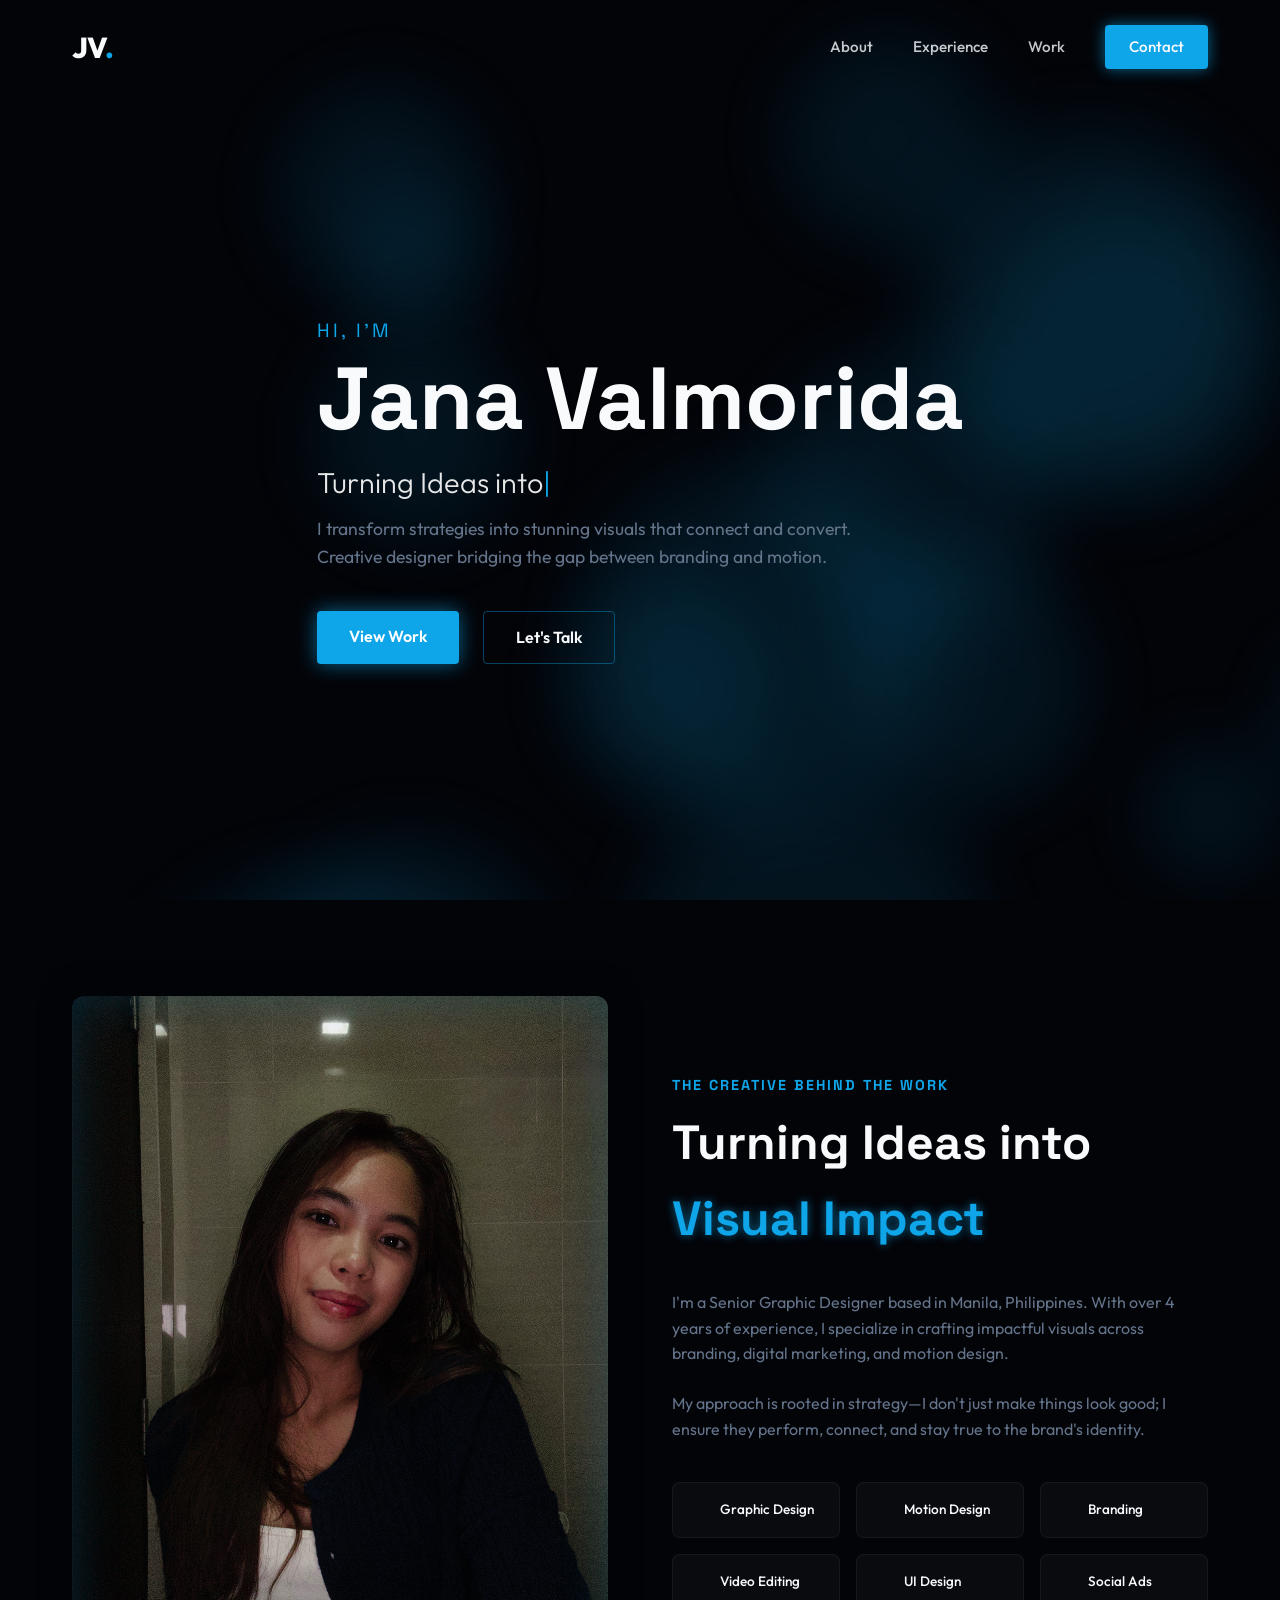
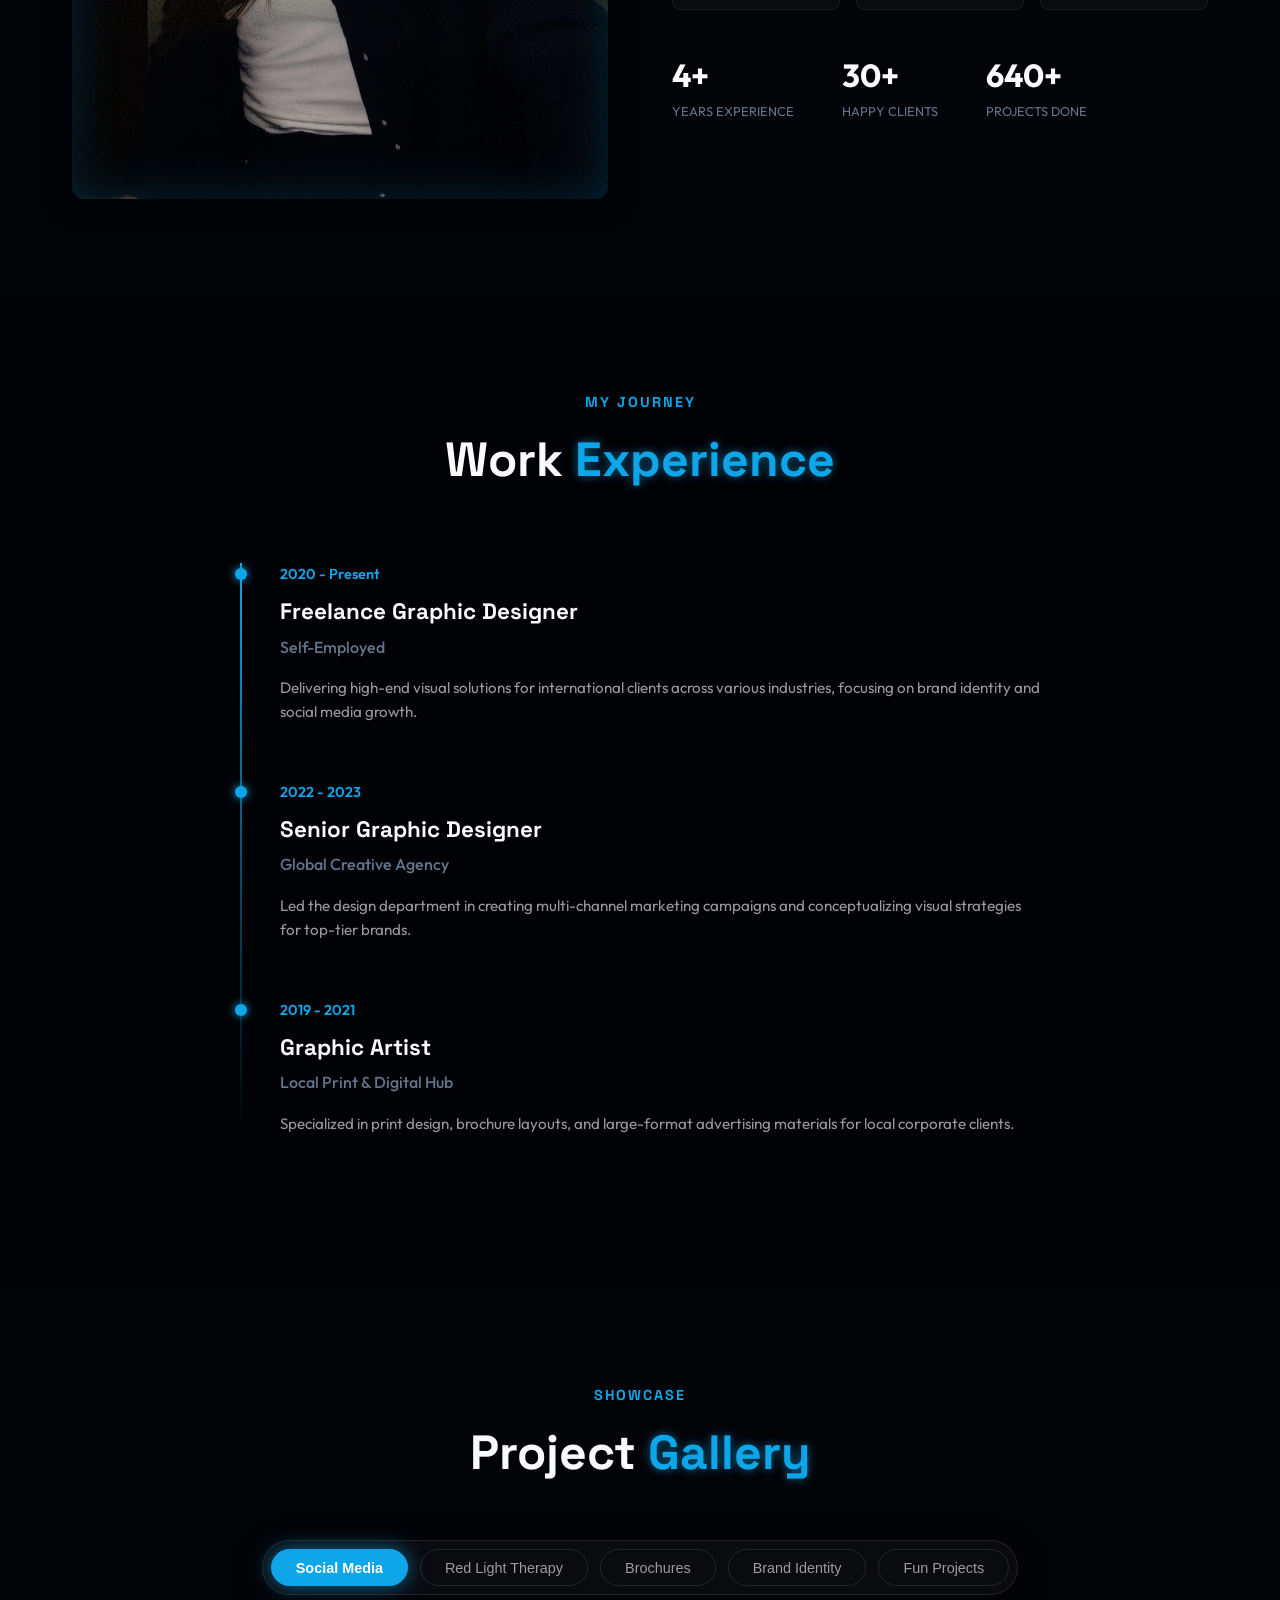
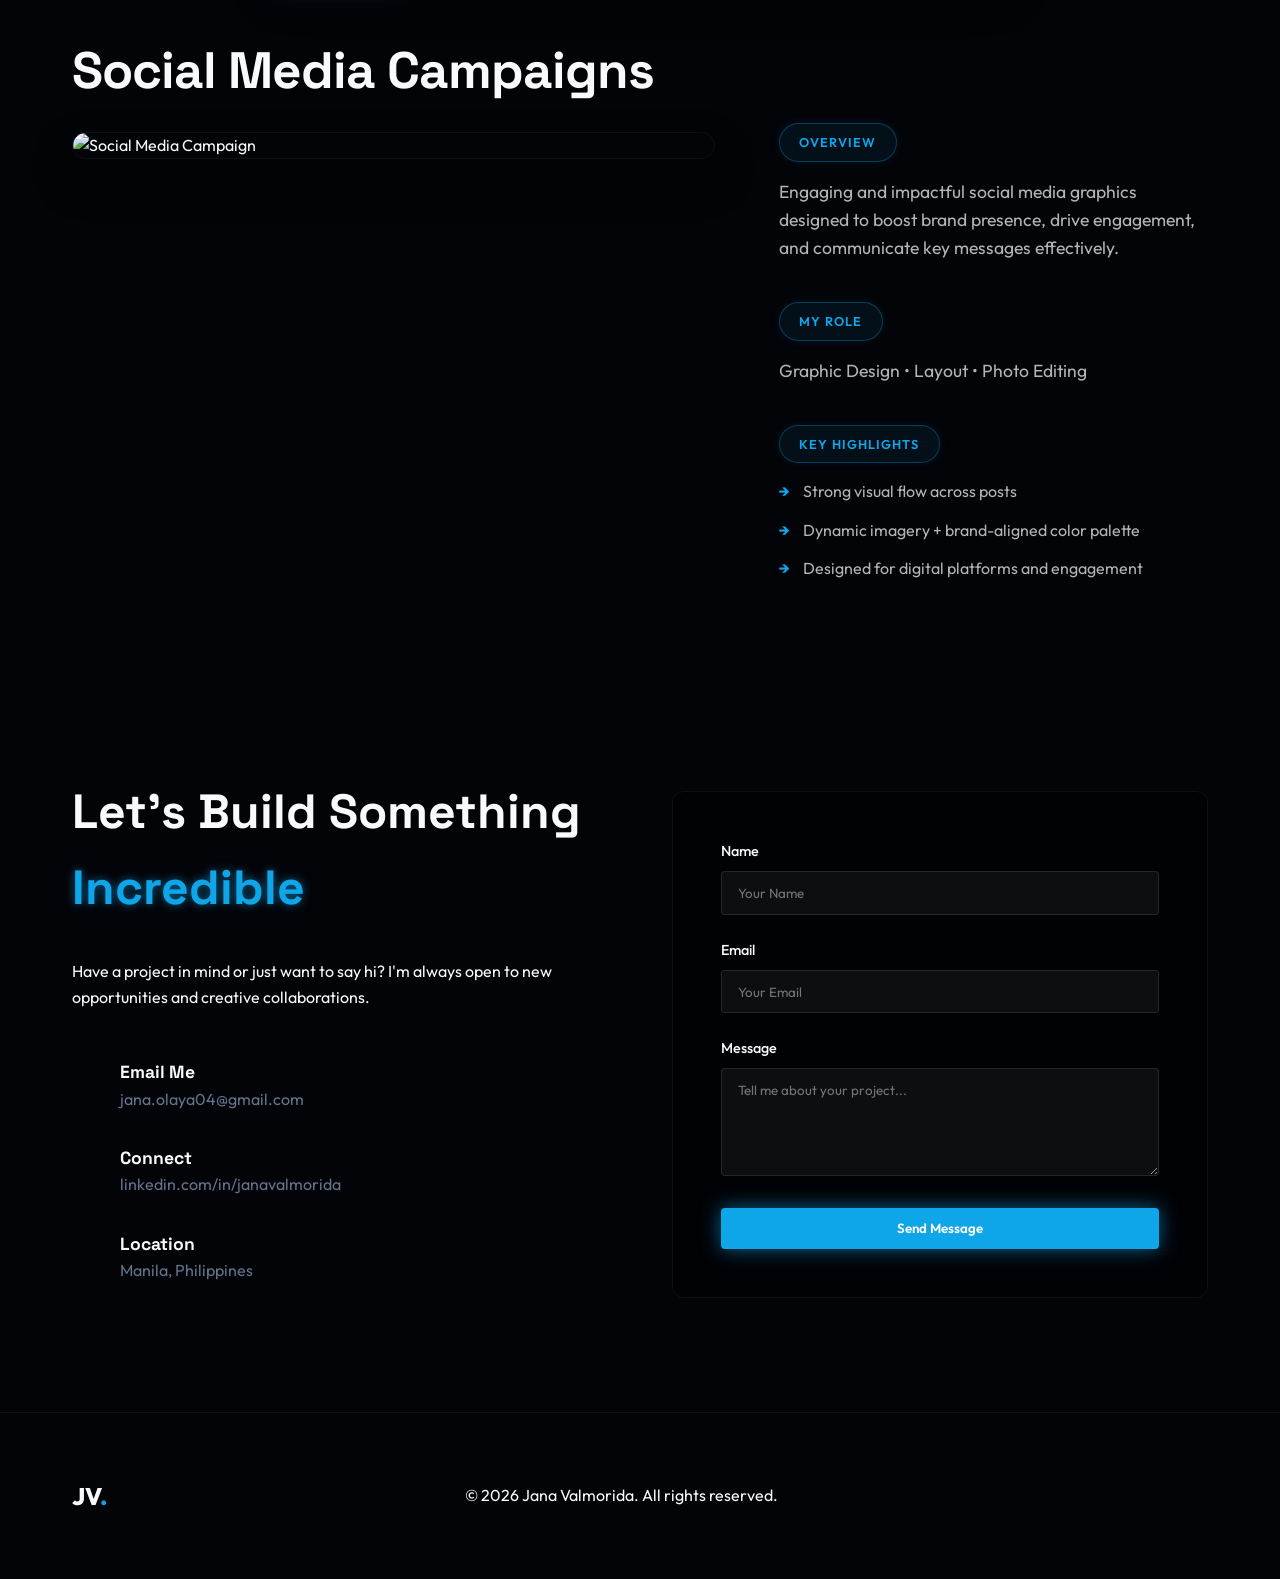
==== portfolio/index.html @ 67a2dd74 "feat: Implement portfolio website Introduces the core structure and content for the Jana Valmorida p" ====
<!DOCTYPE html>
<html lang="en">
<head>
    <meta charset="UTF-8">
    <meta name="viewport" content="width=device-width, initial-scale=1.0">
    <title>Jana Valmorida | Creative Designer Portfolio</title>
    <link rel="stylesheet" href="style.css">
    <!-- Google Fonts -->
    <link rel="preconnect" href="https://fonts.googleapis.com">
    <link rel="preconnect" href="https://fonts.gstatic.com" crossorigin>
    <link href="https://fonts.googleapis.com/css2?family=Outfit:wght@300;400;600;800&family=Space+Grotesk:wght@300;400;500;700&display=swap" rel="stylesheet">
    <!-- Lucide Icons (via CDN) -->
    <script src="https://unpkg.com/lucide@latest"></script>
</head>
<body class="bg-dark text-white">
    <!-- Animated Background -->
    <div class="bg-animation" id="bg-animation"></div>

    <!-- Navigation -->
    <nav class="navbar" id="navbar">
        <div class="container navbar-content">
            <a href="#" class="logo">JV<span>.</span></a>
            <ul class="nav-links">
                <li><a href="#about">About</a></li>
                <li><a href="#experience">Experience</a></li>
                <li><a href="#portfolio">Work</a></li>
                <li><a href="#contact" class="btn btn-primary nav-cta">Contact</a></li>
            </ul>
            <div class="menu-toggle" id="menu-toggle">
                <i data-lucide="menu"></i>
            </div>
        </div>
    </nav>

    <!-- Hero Section -->
    <section class="hero" id="home">
        <div class="container hero-content">
            <h2 class="hero-greeting">Hi, I'm</h2>
            <h1 class="hero-name">Jana Valmorida</h1>
            <div class="typing-container">
                <p class="hero-tagline"><span id="typing-text"></span><span class="cursor">|</span></p>
            </div>
            <p class="hero-desc">I transform strategies into stunning visuals that connect and convert. Creative designer bridging the gap between branding and motion.</p>
            <div class="hero-btns">
                <a href="#portfolio" class="btn btn-glow">View Work</a>
                <a href="#contact" class="btn btn-outline">Let's Talk</a>
            </div>
            <div class="scroll-down">
                <a href="#about"><i data-lucide="chevron-down"></i></a>
            </div>
        </div>
    </section>

    <!-- About Section -->
    <section class="section about" id="about">
        <div class="container grid-2">
            <div class="about-image reveal">
                <div class="img-wrapper">
                    <!-- Profile Image Placeholder -->
                    <img id="profile-img" src="assets/images/profile.jpg" alt="Jana Valmorida">
                    <div class="img-glow"></div>
                </div>
            </div>
            <div class="about-text reveal">
                <h3 class="section-subtitle">The Creative Behind the Work</h3>
                <h2 class="section-title">Turning Ideas into <span class="text-neon">Visual Impact</span></h2>
                <p>I'm a Senior Graphic Designer based in Manila, Philippines. With over 4 years of experience, I specialize in crafting impactful visuals across branding, digital marketing, and motion design.</p>
                <p>My approach is rooted in strategy—I don't just make things look good; I ensure they perform, connect, and stay true to the brand's identity.</p>
                
                <div class="skills-grid">
                    <div class="skill-item">
                        <i data-lucide="layout"></i>
                        <span>Graphic Design</span>
                    </div>
                    <div class="skill-item">
                        <i data-lucide="zap"></i>
                        <span>Motion Design</span>
                    </div>
                    <div class="skill-item">
                        <i data-lucide="palette"></i>
                        <span>Branding</span>
                    </div>
                    <div class="skill-item">
                        <i data-lucide="video"></i>
                        <span>Video Editing</span>
                    </div>
                    <div class="skill-item">
                        <i data-lucide="layers"></i>
                        <span>UI Design</span>
                    </div>
                    <div class="skill-item">
                        <i data-lucide="megaphone"></i>
                        <span>Social Ads</span>
                    </div>
                </div>

                <div class="stats-row">
                    <div class="stat">
                        <span class="stat-num">4+</span>
                        <span class="stat-label">Years Experience</span>
                    </div>
                    <div class="stat">
                        <span class="stat-num">30+</span>
                        <span class="stat-label">Happy Clients</span>
                    </div>
                    <div class="stat">
                        <span class="stat-num">640+</span>
                        <span class="stat-label">Projects Done</span>
                    </div>
                </div>
            </div>
        </div>
    </section>

    <!-- Experience Section -->
    <section class="section experience bg-darker" id="experience">
        <div class="container text-center">
            <h3 class="section-subtitle">My Journey</h3>
            <h2 class="section-title">Work <span class="text-neon">Experience</span></h2>
            
            <div class="timeline">
                <div class="timeline-item reveal">
                    <div class="timeline-date">2020 - Present</div>
                    <div class="timeline-content">
                        <h3>Freelance Graphic Designer</h3>
                        <p class="company">Self-Employed</p>
                        <p>Delivering high-end visual solutions for international clients across various industries, focusing on brand identity and social media growth.</p>
                    </div>
                </div>
                <div class="timeline-item reveal">
                    <div class="timeline-date">2022 - 2023</div>
                    <div class="timeline-content">
                        <h3>Senior Graphic Designer</h3>
                        <p class="company">Global Creative Agency</p>
                        <p>Led the design department in creating multi-channel marketing campaigns and conceptualizing visual strategies for top-tier brands.</p>
                    </div>
                </div>
                <div class="timeline-item reveal">
                    <div class="timeline-date">2019 - 2021</div>
                    <div class="timeline-content">
                        <h3>Graphic Artist</h3>
                        <p class="company">Local Print & Digital Hub</p>
                        <p>Specialized in print design, brochure layouts, and large-format advertising materials for local corporate clients.</p>
                    </div>
                </div>
            </div>
        </div>
    </section>

    <!-- Portfolio Section -->
    <section class="section portfolio" id="portfolio">
        <div class="container">
            <div class="text-center">
                <h3 class="section-subtitle">Showcase</h3>
                <h2 class="section-title">Project <span class="text-neon">Gallery</span></h2>
            </div>

            <!-- Filter Categories -->
            <div class="filter-container reveal">
                <div class="filter-btns-glass">
                    <button class="filter-btn-pill active" data-category="social">Social Media</button>
                    <button class="filter-btn-pill" data-category="redlight">Red Light Therapy</button>
                    <button class="filter-btn-pill" data-category="brochure">Brochures</button>
                    <button class="filter-btn-pill" data-category="brand">Brand Identity</button>
                    <button class="filter-btn-pill" data-category="fun">Fun Projects</button>
                </div>
            </div>

            <div class="showcase-container" id="gallery">
                <!-- Project 1: Social Media -->
                <div class="project-showcase showcase-item reveal" data-category="social">
                    <div class="showcase-left">
                        <h2 class="project-large-title">Social Media Campaigns</h2>
                        <div class="showcase-img-wrapper cursor-pointer">
                            <img src="assets/images/project_social.jpg" alt="Social Media Campaign">
                        </div>
                    </div>
                    <div class="showcase-right">
                        <div class="content-block">
                            <span class="pill-label">Overview</span>
                            <p>Engaging and impactful social media graphics designed to boost brand presence, drive engagement, and communicate key messages effectively.</p>
                        </div>
                        <div class="content-block">
                            <span class="pill-label">My Role</span>
                            <p>Graphic Design • Layout • Photo Editing</p>
                        </div>
                        <div class="content-block">
                            <span class="pill-label">Key Highlights</span>
                            <ul class="highlights-list">
                                <li>Strong visual flow across posts</li>
                                <li>Dynamic imagery + brand-aligned color palette</li>
                                <li>Designed for digital platforms and engagement</li>
                            </ul>
                        </div>
                    </div>
                </div>

                <!-- Project 2: Red Light Therapy -->
                <div class="project-showcase showcase-item reveal" data-category="redlight">
                    <div class="showcase-left">
                        <h2 class="project-large-title">Red Light Therapy Ads</h2>
                        <div class="showcase-img-wrapper cursor-pointer">
                            <img src="assets/images/project_redlight.jpg" alt="Red Light Therapy Ad">
                        </div>
                    </div>
                    <div class="showcase-right">
                        <div class="content-block">
                            <span class="pill-label">Overview</span>
                            <p>High-conversion performance ads for advanced light therapy devices. Focused on clinical trust and aesthetic wellness appeal.</p>
                        </div>
                        <div class="content-block">
                            <span class="pill-label">My Role</span>
                            <p>Ad Design • Creative Direction • Retouching</p>
                        </div>
                        <div class="content-block">
                            <span class="pill-label">Key Highlights</span>
                            <ul class="highlights-list">
                                <li>Optimized for high CTR (Click-Through Rate)</li>
                                <li>Technologically-driven visual aesthetic</li>
                                <li>Consistent brand voice across variants</li>
                            </ul>
                        </div>
                    </div>
                </div>

                <!-- Project 3: Brochure Design -->
                <div class="project-showcase showcase-item reveal" data-category="brochure">
                    <div class="showcase-left">
                        <h2 class="project-large-title">Brochure Portfolio</h2>
                        <div class="showcase-img-wrapper cursor-pointer">
                            <img src="assets/images/project_brochure.jpg" alt="Brochure Design">
                        </div>
                    </div>
                    <div class="showcase-right">
                        <div class="content-block">
                            <span class="pill-label">Overview</span>
                            <p>Multipage editorial layouts designed for print and digital distribution. Emphasis on hierarchy and legibility.</p>
                        </div>
                        <div class="content-block">
                            <span class="pill-label">My Role</span>
                            <p>Typography • Layout System • Pre-press</p>
                        </div>
                        <div class="content-block">
                            <span class="pill-label">Key Highlights</span>
                            <ul class="highlights-list">
                                <li>Clean grid-based organization</li>
                                <li>Custom iconography and data visualization</li>
                                <li>Premium paper-feel digital presentation</li>
                            </ul>
                        </div>
                    </div>
                </div>

                <!-- Project 4: Brand Identity -->
                <div class="project-showcase showcase-item reveal" data-category="brand">
                    <div class="showcase-left">
                        <h2 class="project-large-title">Visual Identity System</h2>
                        <div class="showcase-img-wrapper cursor-pointer">
                            <img src="assets/images/project_brand.jpg" alt="Brand Identity">
                        </div>
                    </div>
                    <div class="showcase-right">
                        <div class="content-block">
                            <span class="pill-label">Overview</span>
                            <p>A comprehensive rebrand for a tech startup focusing on "Modern Minimalism". Includes logo, stationary, and digital assets.</p>
                        </div>
                        <div class="content-block">
                            <span class="pill-label">My Role</span>
                            <p>Logo Design • Color Theory • Brand Strategy</p>
                        </div>
                        <div class="content-block">
                            <span class="pill-label">Key Highlights</span>
                            <ul class="highlights-list">
                                <li>Scalable vector system</li>
                                <li>Unique neon-inspired color palette</li>
                                <li>Cohesive visual language across all touchpoints</li>
                            </ul>
                        </div>
                    </div>
                </div>

                <!-- Project 5: Fun Projects (Unique Grid Layout) -->
                <div class="fun-projects-grid showcase-item reveal" data-category="fun">
                    <div class="fun-tile cursor-pointer"><img src="assets/images/fun_1.jpg" alt="Fun 1"></div>
                    <div class="fun-tile cursor-pointer"><img src="assets/images/fun_2.jpg" alt="Fun 2"></div>
                    <div class="fun-tile cursor-pointer"><img src="assets/images/fun_3.jpg" alt="Fun 3"></div>
                    <div class="fun-tile cursor-pointer"><img src="assets/images/fun_4.jpg" alt="Fun 4"></div>
                    <div class="fun-tile cursor-pointer"><img src="assets/images/fun_5.jpg" alt="Fun 5"></div>
                    <div class="fun-tile cursor-pointer"><img src="assets/images/fun_6.jpg" alt="Fun 6"></div>
                    <div class="fun-tile cursor-pointer"><img src="assets/images/fun_7.jpg" alt="Fun 7"></div>
                    <div class="fun-tile cursor-pointer"><img src="assets/images/fun_8.jpg" alt="Fun 8"></div>
                </div>
            </div>
        </div>
    </section>

    <!-- Contact Section -->
    <section class="section contact" id="contact">
        <div class="container grid-2">
            <div class="contact-info reveal">
                <h2 class="section-title">Let's Build Something <span class="text-neon">Incredible</span></h2>
                <p>Have a project in mind or just want to say hi? I'm always open to new opportunities and creative collaborations.</p>
                <div class="contact-methods">
                    <div class="contact-method">
                        <i data-lucide="mail"></i>
                        <div>
                            <h4>Email Me</h4>
                            <p>jana.olaya04@gmail.com</p>
                        </div>
                    </div>
                    <div class="contact-method">
                        <i data-lucide="linkedin"></i>
                        <div>
                            <h4>Connect</h4>
                            <p>linkedin.com/in/janavalmorida</p>
                        </div>
                    </div>
                    <div class="contact-method">
                        <i data-lucide="map-pin"></i>
                        <div>
                            <h4>Location</h4>
                            <p>Manila, Philippines</p>
                        </div>
                    </div>
                </div>
            </div>
            <div class="contact-form-container reveal">
                <form class="contact-form" id="contact-form">
                    <div class="form-group">
                        <label for="name">Name</label>
                        <input type="text" id="name" placeholder="Your Name" required>
                    </div>
                    <div class="form-group">
                        <label for="email">Email</label>
                        <input type="email" id="email" placeholder="Your Email" required>
                    </div>
                    <div class="form-group">
                        <label for="message">Message</label>
                        <textarea id="message" rows="5" placeholder="Tell me about your project..." required></textarea>
                    </div>
                    <button type="submit" class="btn btn-glow w-full">Send Message</button>
                </form>
                <div id="form-response" class="hidden">
                    <p>Thanks for reaching out! I'll get back to you soon.</p>
                </div>
            </div>
        </div>
    </section>

    <!-- Footer -->
    <footer>
        <div class="container footer-content">
            <div class="footer-logo">JV<span>.</span></div>
            <p>&copy; 2026 Jana Valmorida. All rights reserved.</p>
            <div class="social-links">
                <a href="#"><i data-lucide="behance"></i></a>
                <a href="#"><i data-lucide="instagram"></i></a>
                <a href="#"><i data-lucide="dribbble"></i></a>
                <a href="#"><i data-lucide="twitter"></i></a>
            </div>
        </div>
    </footer>

    <!-- Lightbox Modal -->
    <div class="lightbox" id="lightbox">
        <span class="close-lightbox">&times;</span>
        <img class="lightbox-content" id="lightbox-img">
        <div id="lightbox-caption"></div>
    </div>

    <!-- Scripts -->
    <script src="script.js"></script>
    <script>
        // Initialize Lucide icons
        lucide.createIcons();
    </script>
</body>
</html>
---- portfolio/style.css ----
/* Base Styles & Variables */
:root {
    --bg-color: #030408;
    --darker-bg: #010205;
    --text-color: #f8fafc;
    --neon-blue: #0ea5e9;
    --neon-glow: rgba(14, 165, 233, 0.6);
    --secondary-color: #64748b;
    --accent-glow: rgba(14, 165, 233, 0.15);
    --transition: all 0.4s cubic-bezier(0.16, 1, 0.3, 1);
}

* {
    margin: 0;
    padding: 0;
    box-sizing: border-box;
}

html {
    scroll-behavior: smooth;
}

body {
    font-family: 'Outfit', sans-serif;
    background-color: var(--bg-color);
    color: var(--text-color);
    line-height: 1.6;
    overflow-x: hidden;
}

h1, h2, h3, h4 {
    font-family: 'Space Grotesk', sans-serif;
}

.container {
    max-width: 1200px;
    margin: 0 auto;
    padding: 0 2rem;
}

.section {
    padding: 6rem 0;
}

.text-center {
    text-align: center;
}

.grid-2 {
    display: grid;
    grid-template-columns: 1fr 1fr;
    gap: 4rem;
    align-items: center;
}

.text-neon {
    color: var(--neon-blue);
    text-shadow: 0 0 10px var(--neon-glow);
}

.bg-darker {
    background-color: var(--darker-bg);
}

/* Background Animation */
.bg-animation {
    position: fixed;
    top: 0;
    left: 0;
    width: 100%;
    height: 100%;
    z-index: -1;
    overflow: hidden;
    pointer-events: none;
}

.bg-particle {
    position: absolute;
    background: var(--neon-blue);
    border-radius: 50%;
    opacity: 0.1;
    filter: blur(40px);
}

/* Navbar */
.navbar {
    position: fixed;
    top: 0;
    left: 0;
    width: 100%;
    z-index: 1000;
    padding: 1.5rem 0;
    transition: var(--transition);
}

.navbar.scrolled {
    background: rgba(3, 4, 8, 0.9);
    backdrop-filter: blur(10px);
    padding: 1rem 0;
    border-bottom: 1px solid rgba(14, 165, 233, 0.2);
}

.navbar-content {
    display: flex;
    justify-content: space-between;
    align-items: center;
}

.logo {
    font-size: 1.8rem;
    font-weight: 800;
    color: var(--text-color);
    text-decoration: none;
    letter-spacing: -1px;
}

.logo span {
    color: var(--neon-blue);
}

.nav-links {
    display: flex;
    list-style: none;
    gap: 2.5rem;
    align-items: center;
}

.nav-links a {
    text-decoration: none;
    color: var(--text-color);
    font-weight: 500;
    font-size: 0.95rem;
    transition: var(--transition);
    opacity: 0.8;
}

.nav-links a:hover {
    color: var(--neon-blue);
    opacity: 1;
}

.nav-cta {
    background: var(--neon-blue);
    padding: 0.6rem 1.5rem !important;
    border-radius: 4px;
    opacity: 1 !important;
    box-shadow: 0 0 15px var(--neon-glow);
}

.menu-toggle {
    display: none;
    cursor: pointer;
    color: var(--text-color);
}

/* Buttons */
.btn {
    display: inline-block;
    padding: 0.8rem 2rem;
    text-decoration: none;
    font-weight: 600;
    border-radius: 4px;
    transition: var(--transition);
    cursor: pointer;
    border: none;
    font-family: inherit;
    text-align: center;
}

.btn-glow {
    background: var(--neon-blue);
    color: white;
    box-shadow: 0 0 20px var(--neon-glow);
}

.btn-glow:hover {
    box-shadow: 0 0 35px var(--neon-blue);
    transform: translateY(-3px);
}

.btn-outline {
    border: 1px solid rgba(14, 165, 233, 0.4);
    color: var(--text-color);
}

.btn-outline:hover {
    background: rgba(14, 165, 233, 0.1);
    border-color: var(--neon-blue);
    transform: translateY(-3px);
}

.w-full {
    width: 100%;
}

/* Hero Section */
.hero {
    height: 100vh;
    display: flex;
    align-items: center;
    position: relative;
    padding-top: 80px;
}

.hero-content {
    max-width: 800px;
}

.hero-greeting {
    font-size: 1.2rem;
    font-weight: 400;
    color: var(--neon-blue);
    margin-bottom: 0.5rem;
    text-transform: uppercase;
    letter-spacing: 3px;
}

.hero-name {
    font-size: clamp(3rem, 10vw, 5.5rem);
    line-height: 1;
    margin-bottom: 1rem;
    font-weight: 800;
}

.hero-tagline {
    font-size: clamp(1.2rem, 3vw, 1.8rem);
    font-weight: 300;
    margin-bottom: 1.5rem;
    color: rgba(255, 255, 255, 0.9);
}

.hero-desc {
    font-size: 1.1rem;
    max-width: 600px;
    color: var(--secondary-color);
    margin-bottom: 2.5rem;
}

.hero-btns {
    display: flex;
    gap: 1.5rem;
}

.typing-container {
    height: 2.5rem;
    margin-bottom: 1rem;
}

.cursor {
    animation: blink 0.8s infinite;
    color: var(--neon-blue);
}

@keyframes blink {
    50% { opacity: 0; }
}

.scroll-down {
    position: absolute;
    bottom: 30px;
    left: 50%;
    transform: translateX(-50%);
    animation: bounce 2s infinite;
}

.scroll-down a {
    color: var(--secondary-color);
}

@keyframes bounce {
    0%, 20%, 50%, 80%, 100% { transform: translateY(0) translateX(-50%); }
    40% { transform: translateY(-10px) translateX(-50%); }
    60% { transform: translateY(-5px) translateX(-50%); }
}

/* About Section */
.section-subtitle {
    text-transform: uppercase;
    letter-spacing: 2px;
    color: var(--neon-blue);
    font-size: 0.9rem;
    margin-bottom: 0.5rem;
}

.section-title {
    font-size: clamp(2rem, 5vw, 3rem);
    margin-bottom: 2rem;
}

.img-wrapper {
    position: relative;
    border-radius: 12px;
    overflow: hidden;
    box-shadow: 0 0 30px rgba(0,0,0,0.5);
}

.img-wrapper img {
    width: 100%;
    display: block;
    filter: grayscale(20%);
    transition: var(--transition);
}

.img-wrapper:hover img {
    filter: grayscale(0%);
    transform: scale(1.05);
}

.img-glow {
    position: absolute;
    top: 0;
    left: 0;
    width: 100%;
    height: 100%;
    box-shadow: inset 0 0 50px rgba(14, 165, 233, 0.2);
    pointer-events: none;
}

.about-text p {
    margin-bottom: 1.5rem;
    color: var(--secondary-color);
}

.skills-grid {
    display: grid;
    grid-template-columns: repeat(auto-fill, minmax(140px, 1fr));
    gap: 1rem;
    margin: 2.5rem 0;
}

.skill-item {
    background: rgba(255, 255, 255, 0.03);
    padding: 1rem;
    border-radius: 8px;
    display: flex;
    align-items: center;
    gap: 0.8rem;
    border: 1px solid rgba(255, 255, 255, 0.05);
    transition: var(--transition);
}

.skill-item i {
    color: var(--neon-blue);
    width: 18px;
}

.skill-item span {
    font-size: 0.85rem;
    font-weight: 500;
}

.skill-item:hover {
    border-color: var(--neon-blue);
    background: rgba(14, 165, 233, 0.05);
    transform: translateY(-3px);
}

.stats-row {
    display: flex;
    gap: 3rem;
    margin-top: 2rem;
}

.stat {
    display: flex;
    flex-direction: column;
}

.stat-num {
    font-size: 2rem;
    font-weight: 700;
    color: var(--text-color);
}

.stat-label {
    font-size: 0.8rem;
    color: var(--secondary-color);
    text-transform: uppercase;
}

/* Experience Section */
.timeline {
    max-width: 800px;
    margin: 4rem auto 0;
    position: relative;
    text-align: left;
}

.timeline::before {
    content: '';
    position: absolute;
    left: 0;
    top: 0;
    height: 100%;
    width: 2px;
    background: linear-gradient(to bottom, var(--neon-blue), transparent);
}

.timeline-item {
    margin-bottom: 3.5rem;
    padding-left: 2.5rem;
    position: relative;
}

.timeline-item::after {
    content: '';
    position: absolute;
    left: -5px;
    top: 5px;
    width: 12px;
    height: 12px;
    background: var(--neon-blue);
    border-radius: 50%;
    box-shadow: 0 0 10px var(--neon-blue);
}

.timeline-date {
    font-size: 0.9rem;
    color: var(--neon-blue);
    font-weight: 600;
    margin-bottom: 0.5rem;
}

.timeline-content h3 {
    font-size: 1.4rem;
    margin-bottom: 0.3rem;
}

.company {
    color: var(--secondary-color);
    font-weight: 500;
    margin-bottom: 1rem;
}

.timeline-content p:last-child {
    color: rgba(255, 255, 255, 0.6);
    font-size: 0.95rem;
}

/* Glassmorphism Filter Buttons */
.filter-container {
    display: flex;
    justify-content: center;
    margin: 3rem 0;
    width: 100%;
}

.filter-btns-glass {
    display: flex;
    flex-wrap: wrap;
    justify-content: center;
    gap: 0.75rem;
    padding: 0.5rem;
    background: rgba(255, 255, 255, 0.03);
    backdrop-filter: blur(15px);
    -webkit-backdrop-filter: blur(15px);
    border: 1px solid rgba(255, 255, 255, 0.1);
    border-radius: 999px;
    box-shadow: 0 8px 32px 0 rgba(0, 0, 0, 0.37);
}

.filter-btn-pill {
    background: transparent;
    border: 1px solid rgba(255, 255, 255, 0.1);
    color: rgba(255, 255, 255, 0.6);
    padding: 0.6rem 1.5rem;
    border-radius: 999px;
    font-size: 0.9rem;
    font-weight: 500;
    cursor: pointer;
    transition: all 0.3s cubic-bezier(0.4, 0, 0.2, 1);
    white-space: nowrap;
}

.filter-btn-pill:hover {
    background: rgba(14, 165, 233, 0.1);
    border-color: rgba(14, 165, 233, 0.4);
    color: var(--neon-blue);
    box-shadow: 0 0 15px rgba(14, 165, 233, 0.2);
}

.filter-btn-pill.active {
    background: var(--neon-blue);
    border-color: var(--neon-blue);
    color: white;
    font-weight: 600;
    box-shadow: 0 0 20px var(--neon-glow);
}

/* Responsiveness for filters */
@media (max-width: 768px) {
    .filter-btns-glass {
        border-radius: 20px;
        padding: 1rem;
        gap: 0.5rem;
    }
    
    .filter-btn-pill {
        padding: 0.5rem 1rem;
        font-size: 0.8rem;
    }
}

.project-showcase {
    display: grid;
    grid-template-columns: 1.2fr 0.8fr;
    gap: 4rem;
    align-items: start;
}

.project-large-title {
    font-size: clamp(2rem, 4vw, 3.5rem);
    font-weight: 800;
    margin-bottom: 2rem;
    text-align: left;
    line-height: 1.1;
    letter-spacing: -1px;
}

.showcase-img-wrapper {
    position: relative;
    border-radius: 16px;
    overflow: hidden;
    box-shadow: 0 20px 40px rgba(0,0,0,0.4);
    border: 1px solid rgba(255, 255, 255, 0.05);
    transition: var(--transition);
}

.showcase-img-wrapper img {
    width: 100%;
    display: block;
    transition: var(--transition);
}

.showcase-img-wrapper:hover {
    transform: translateY(-10px);
    border-color: var(--neon-blue);
    box-shadow: 0 30px 60px rgba(14, 165, 233, 0.15);
}

.showcase-img-wrapper:hover img {
    transform: scale(1.05);
}

.showcase-right {
    display: flex;
    flex-direction: column;
    gap: 2.5rem;
    padding-top: 5rem;
}

.pill-label {
    display: inline-block;
    padding: 0.5rem 1.2rem;
    border-radius: 100px;
    background: rgba(14, 165, 233, 0.08);
    border: 1px solid rgba(14, 165, 233, 0.3);
    color: var(--neon-blue);
    font-size: 0.8rem;
    font-weight: 600;
    text-transform: uppercase;
    letter-spacing: 1px;
    margin-bottom: 1rem;
    box-shadow: 0 0 10px rgba(14, 165, 233, 0.1);
}

.content-block p {
    color: rgba(255, 255, 255, 0.7);
    font-size: 1.1rem;
    line-height: 1.6;
}

.highlights-list {
    list-style: none;
    display: flex;
    flex-direction: column;
    gap: 0.8rem;
}

.highlights-list li {
    color: rgba(255, 255, 255, 0.7);
    font-size: 1rem;
    position: relative;
    padding-left: 1.5rem;
}

.highlights-list li::before {
    content: "→";
    position: absolute;
    left: 0;
    color: var(--neon-blue);
    font-weight: bold;
}

.cursor-pointer {
    cursor: pointer;
}

/* Fun Projects Grid Layout (Unique) */
.fun-projects-grid {
    display: none; /* Controlled by JS */
    grid-template-columns: repeat(4, 1fr);
    gap: 1.5rem;
    width: 100%;
}

.fun-tile {
    position: relative;
    border-radius: 12px;
    overflow: hidden;
    aspect-ratio: 1;
    background: var(--darker-bg);
    border: 1px solid rgba(255, 255, 255, 0.05);
    transition: var(--transition);
}

.fun-tile img {
    width: 100%;
    height: 100%;
    object-fit: cover;
    transition: var(--transition);
}

.fun-tile:hover {
    transform: translateY(-5px);
    border-color: var(--neon-blue);
    box-shadow: 0 10px 30px rgba(14, 165, 233, 0.2);
}

.fun-tile:hover img {
    transform: scale(1.1);
}

@media (max-width: 992px) {
    .fun-projects-grid {
        grid-template-columns: repeat(2, 1fr);
    }
}

@media (max-width: 576px) {
    .fun-projects-grid {
        grid-template-columns: 1fr;
    }
}

/* Lightbox adjustment for better quality */
.lightbox-content {
    max-height: 85vh;
    object-fit: contain;
}

@media (max-width: 992px) {
    .project-showcase {
        grid-template-columns: 1fr;
        gap: 2rem;
    }
    
    .showcase-right {
        padding-top: 0;
    }
    
    .showcase-container {
        gap: 6rem;
    }
}

/* Contact Section */
.contact-methods {
    margin-top: 3rem;
}

.contact-method {
    display: flex;
    gap: 1.5rem;
    align-items: center;
    margin-bottom: 2rem;
}

.contact-method i {
    color: var(--neon-blue);
    width: 24px;
    height: 24px;
}

.contact-method h4 {
    font-size: 1.1rem;
}

.contact-method p {
    color: var(--secondary-color);
    margin: 0;
}

.contact-form {
    background: var(--darker-bg);
    padding: 3rem;
    border-radius: 12px;
    border: 1px solid rgba(255, 255, 255, 0.05);
}

.form-group {
    margin-bottom: 1.5rem;
}

.form-group label {
    display: block;
    margin-bottom: 0.5rem;
    font-size: 0.9rem;
    font-weight: 500;
}

.form-group input, .form-group textarea {
    width: 100%;
    background: rgba(255, 255, 255, 0.05);
    border: 1px solid rgba(255, 255, 255, 0.1);
    padding: 0.8rem 1rem;
    color: white;
    border-radius: 4px;
    outline: none;
    transition: var(--transition);
    font-family: inherit;
}

.form-group input:focus, .form-group textarea:focus {
    border-color: var(--neon-blue);
    background: rgba(255, 255, 255, 0.08);
}

#form-response {
    text-align: center;
    padding: 2rem;
    background: rgba(14, 165, 233, 0.1);
    border: 1px solid var(--neon-blue);
    border-radius: 12px;
}

.hidden {
    display: none;
}

/* Lightbox */
.lightbox {
    display: none;
    position: fixed;
    z-index: 2000;
    padding-top: 100px;
    left: 0;
    top: 0;
    width: 100%;
    height: 100%;
    overflow: auto;
    background-color: rgba(0,0,0,0.95);
}

.lightbox-content {
    margin: auto;
    display: block;
    width: 80%;
    max-width: 900px;
    border-radius: 8px;
    animation: zoomIn 0.3s;
}

@keyframes zoomIn {
    from {transform:scale(0.8); opacity:0;}
    to {transform:scale(1); opacity:1;}
}

.close-lightbox {
    position: absolute;
    top: 40px;
    right: 40px;
    color: #f1f1f1;
    font-size: 40px;
    font-weight: bold;
    cursor: pointer;
}

#lightbox-caption {
    margin: auto;
    display: block;
    width: 80%;
    max-width: 700px;
    text-align: center;
    color: #ccc;
    padding: 20px 0;
}

/* Footer */
footer {
    padding: 4rem 0;
    border-top: 1px solid rgba(255, 255, 255, 0.05);
}

.footer-content {
    display: flex;
    justify-content: space-between;
    align-items: center;
    flex-wrap: wrap;
    gap: 2rem;
}

.footer-logo {
    font-size: 1.5rem;
    font-weight: 800;
    color: var(--text-color);
}

.footer-logo span {
    color: var(--neon-blue);
}

.social-links {
    display: flex;
    gap: 1.5rem;
}

.social-links a {
    color: var(--secondary-color);
    transition: var(--transition);
}

.social-links a:hover {
    color: var(--neon-blue);
    transform: translateY(-3px);
}

/* Reveal Animation */
.reveal {
    position: relative;
    opacity: 0;
    transform: translateY(30px);
    transition: all 0.8s ease-out;
}

.reveal.active {
    opacity: 1;
    transform: translateY(0);
}

@keyframes float {
    0% { transform: translateY(0); }
    50% { transform: translateY(-10px); }
    100% { transform: translateY(0); }
}
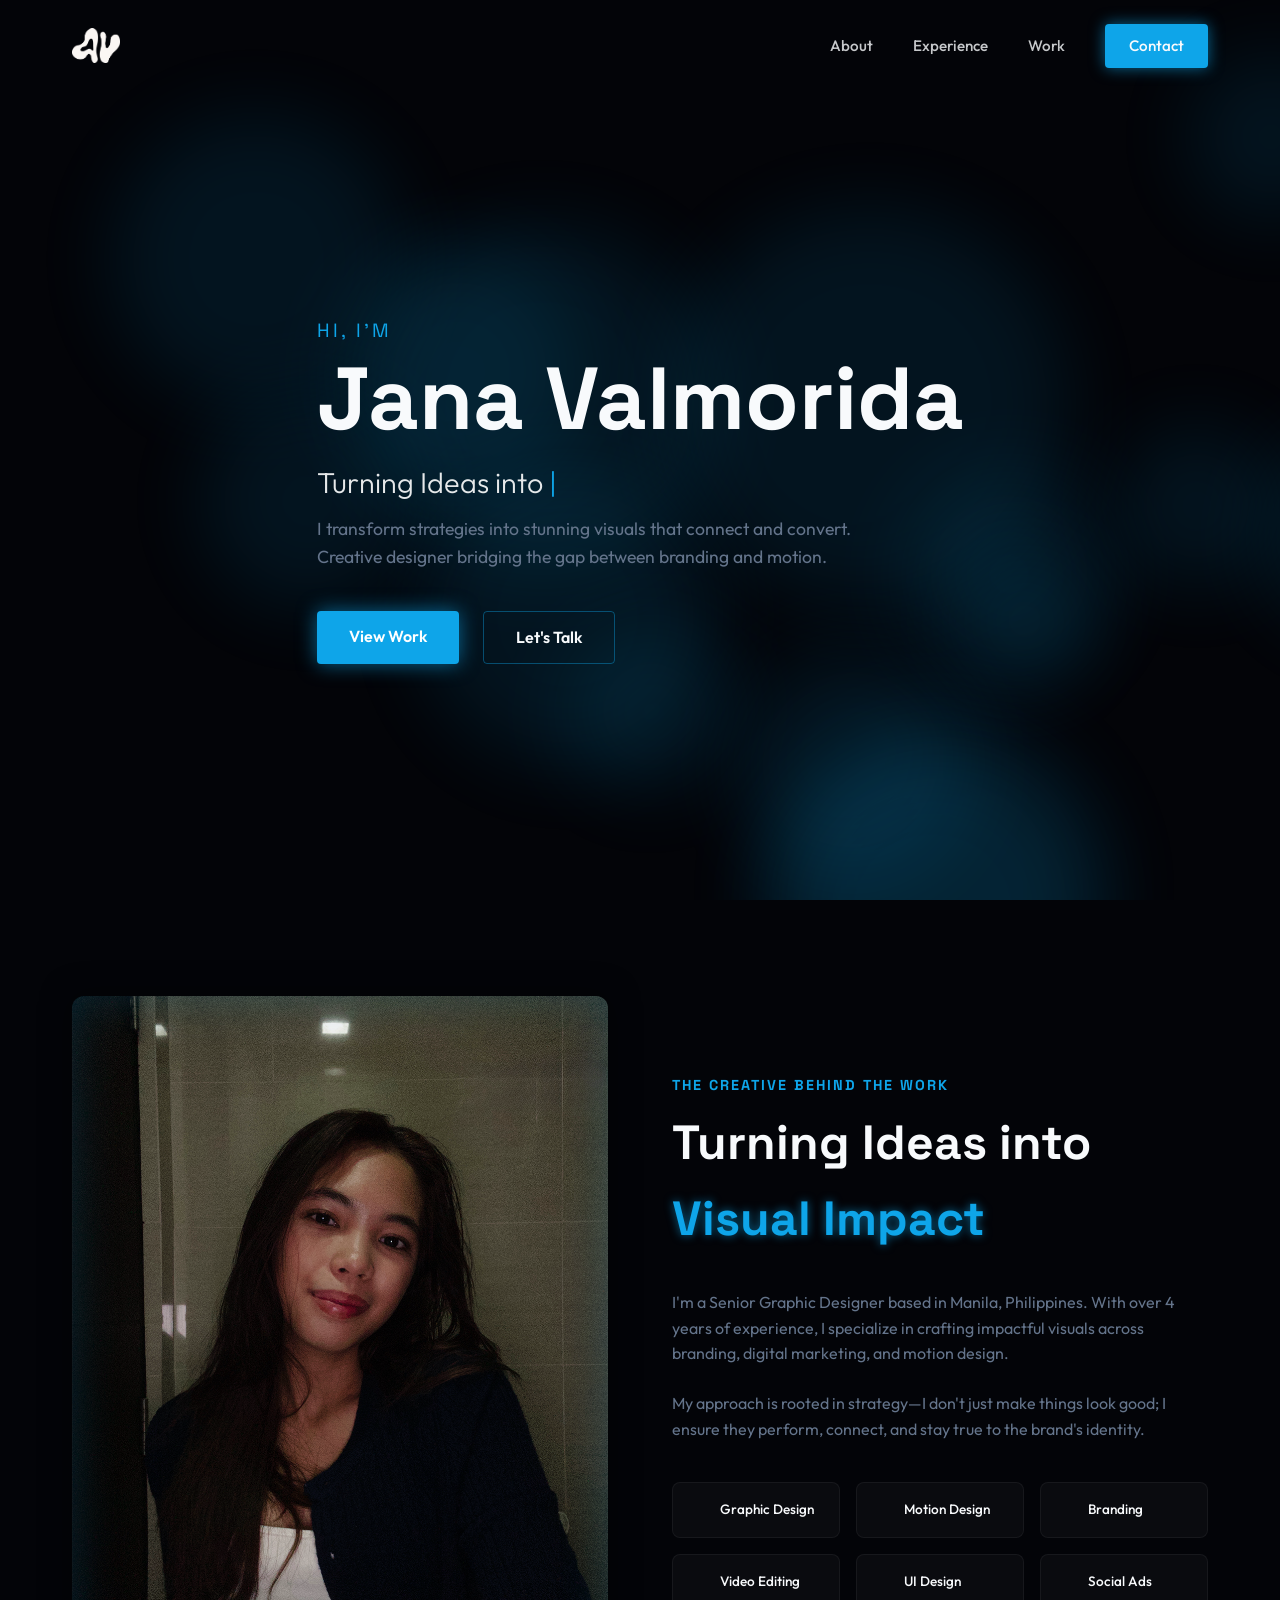
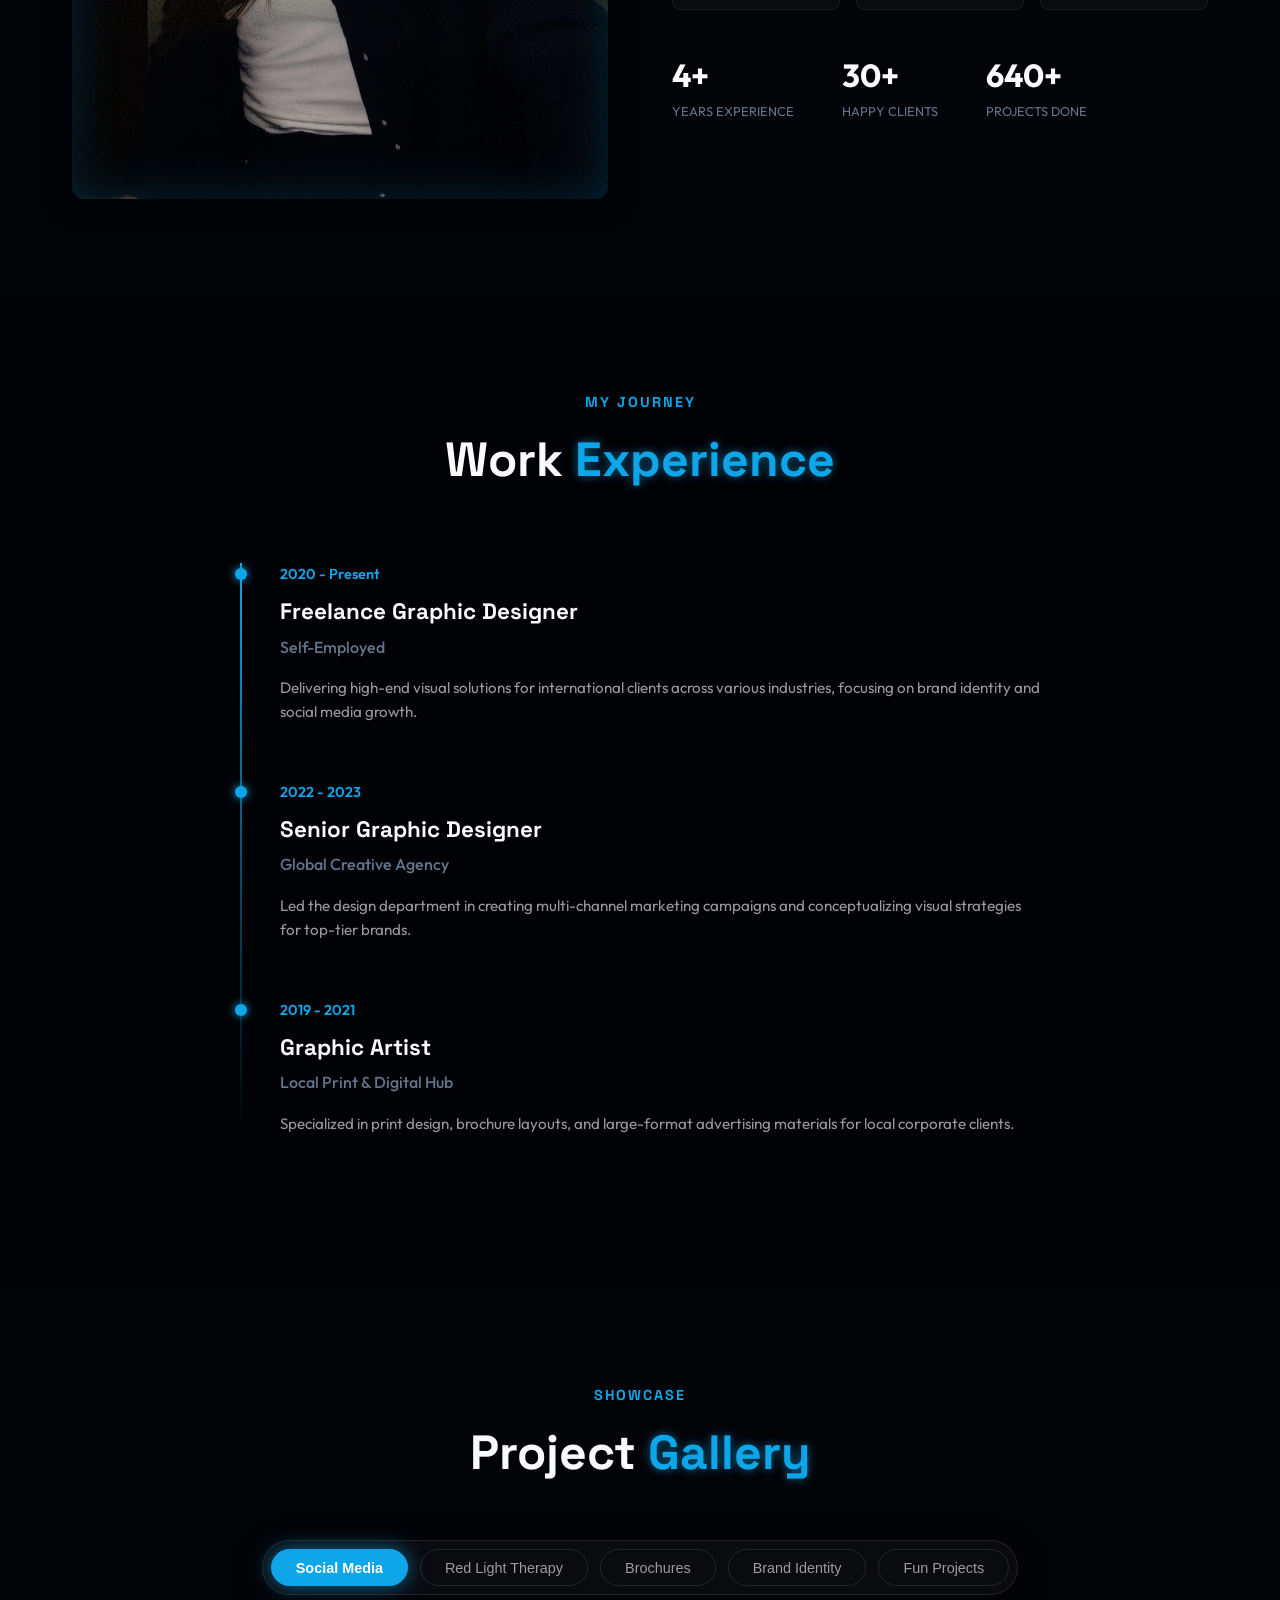
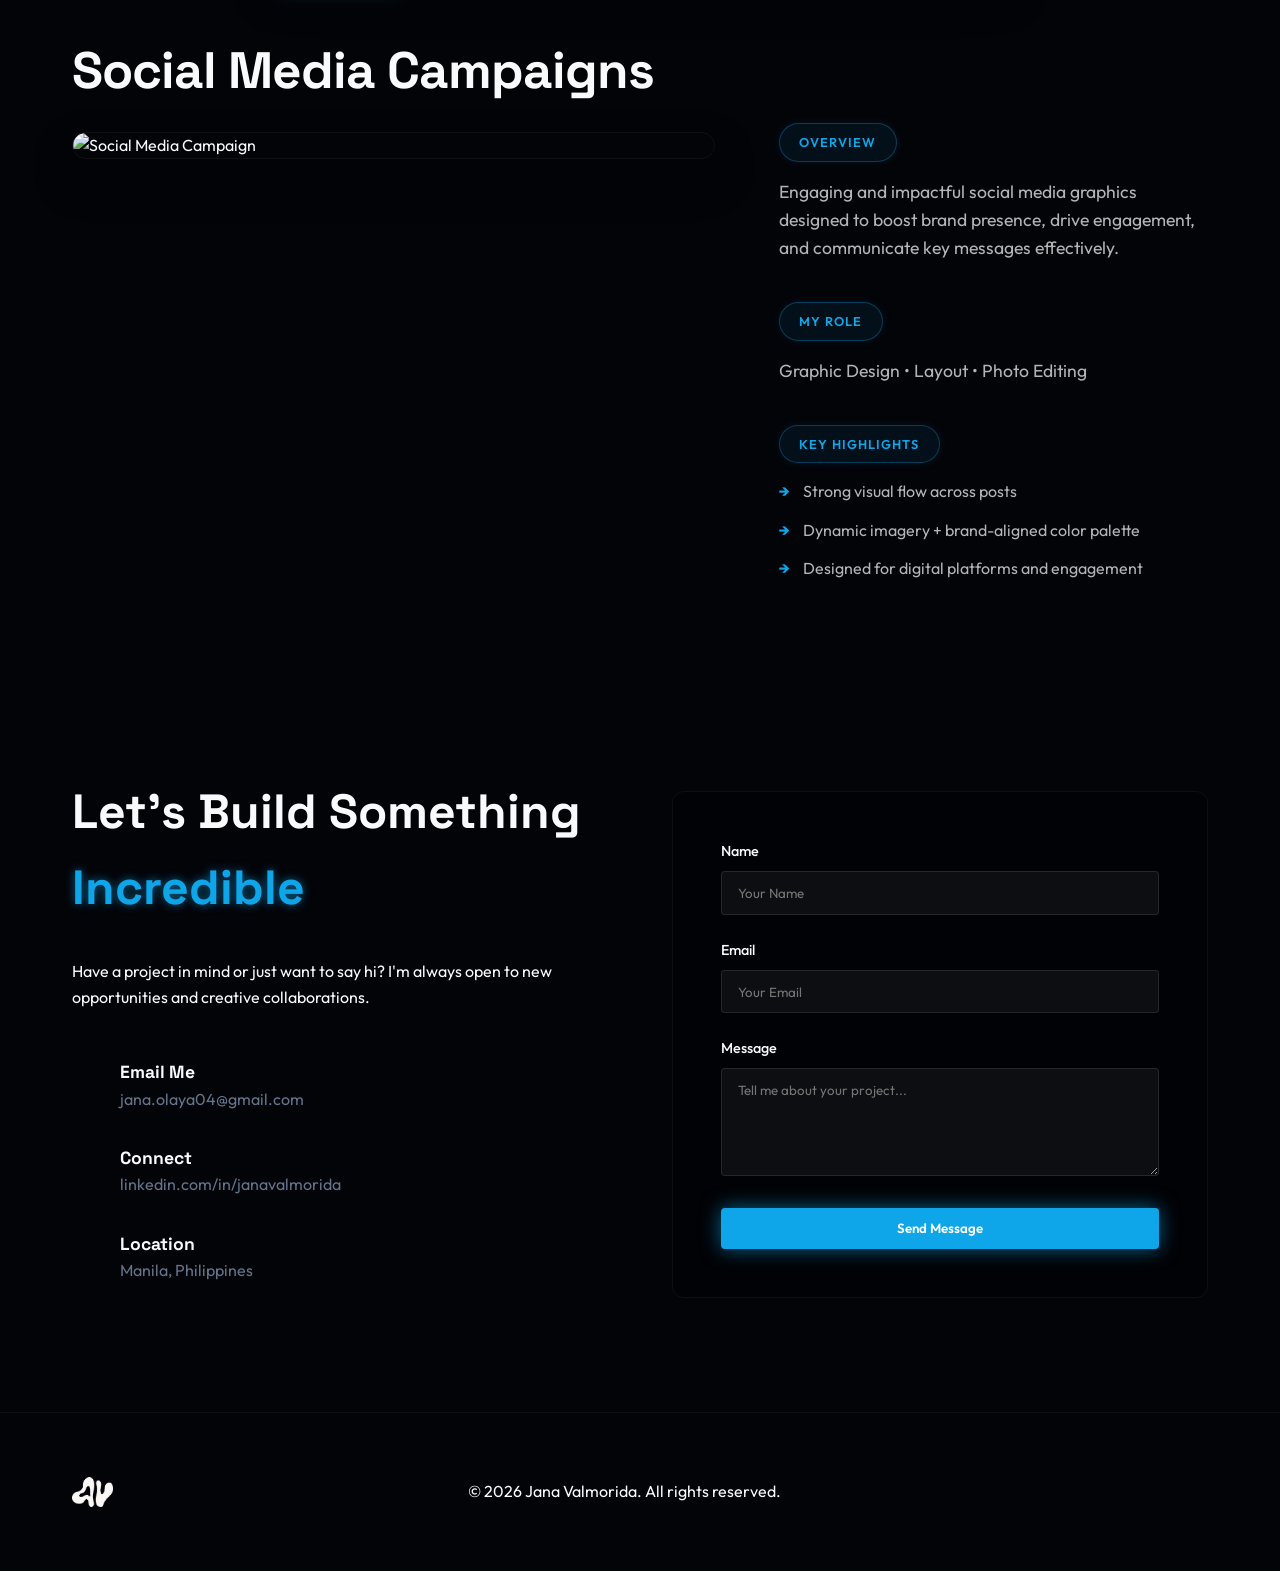
==== commit b144fd62: "feat: Implement new logo and email functionality Replaces the text-based logo with an image asset in" ====
--- a/portfolio/index.html
+++ b/portfolio/index.html
@@ -19,7 +19,9 @@
     <!-- Navigation -->
     <nav class="navbar" id="navbar">
         <div class="container navbar-content">
-            <a href="#" class="logo">JV<span>.</span></a>
+            <a href="#" class="logo">
+                <img src="assets/images/white logo.png" alt="Jana Valmorida Logo" class="logo-img">
+            </a>
             <ul class="nav-links">
                 <li><a href="#about">About</a></li>
                 <li><a href="#experience">Experience</a></li>
@@ -350,7 +352,9 @@
     <!-- Footer -->
     <footer>
         <div class="container footer-content">
-            <div class="footer-logo">JV<span>.</span></div>
+            <div class="footer-logo">
+                <img src="assets/images/white logo.png" alt="Jana Valmorida Logo" class="logo-img">
+            </div>
             <p>&copy; 2026 Jana Valmorida. All rights reserved.</p>
             <div class="social-links">
                 <a href="#"><i data-lucide="behance"></i></a>
--- a/portfolio/style.css
+++ b/portfolio/style.css
@@ -114,8 +114,16 @@
     letter-spacing: -1px;
 }
 
-.logo span {
-    color: var(--neon-blue);
+.logo-img {
+    height: 35px;
+    width: auto;
+    object-fit: contain;
+    display: block;
+    transition: var(--transition);
+}
+
+.logo:hover .logo-img {
+    transform: scale(1.05);
 }
 
 .nav-links {
@@ -803,11 +811,10 @@
 .footer-logo {
     font-size: 1.5rem;
     font-weight: 800;
-    color: var(--text-color);
-}
-
-.footer-logo span {
-    color: var(--neon-blue);
+}
+
+.footer-logo .logo-img {
+    height: 30px;
 }
 
 .social-links {
@@ -838,6 +845,12 @@
     transform: translateY(0);
 }
 
+@media (max-width: 768px) {
+    .logo-img {
+        height: 28px;
+    }
+}
+
 @keyframes float {
     0% { transform: translateY(0); }
     50% { transform: translateY(-10px); }
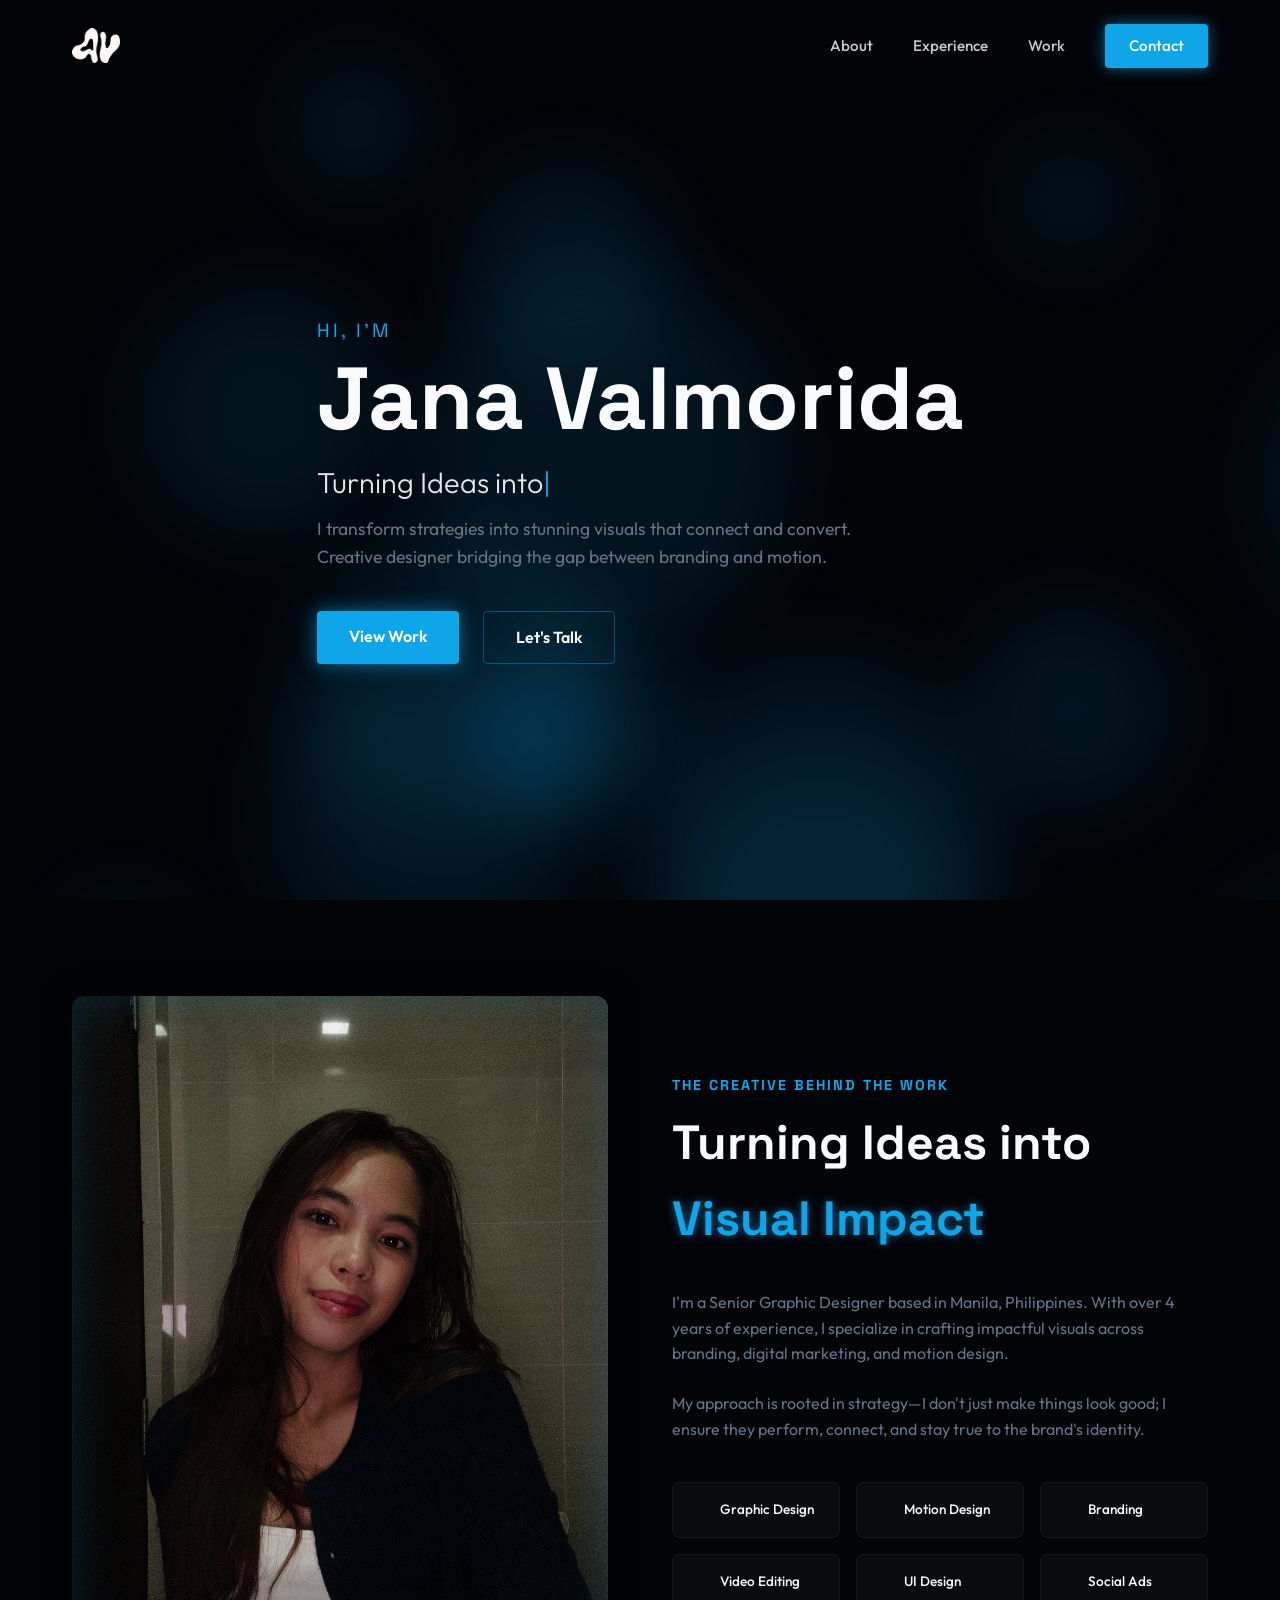
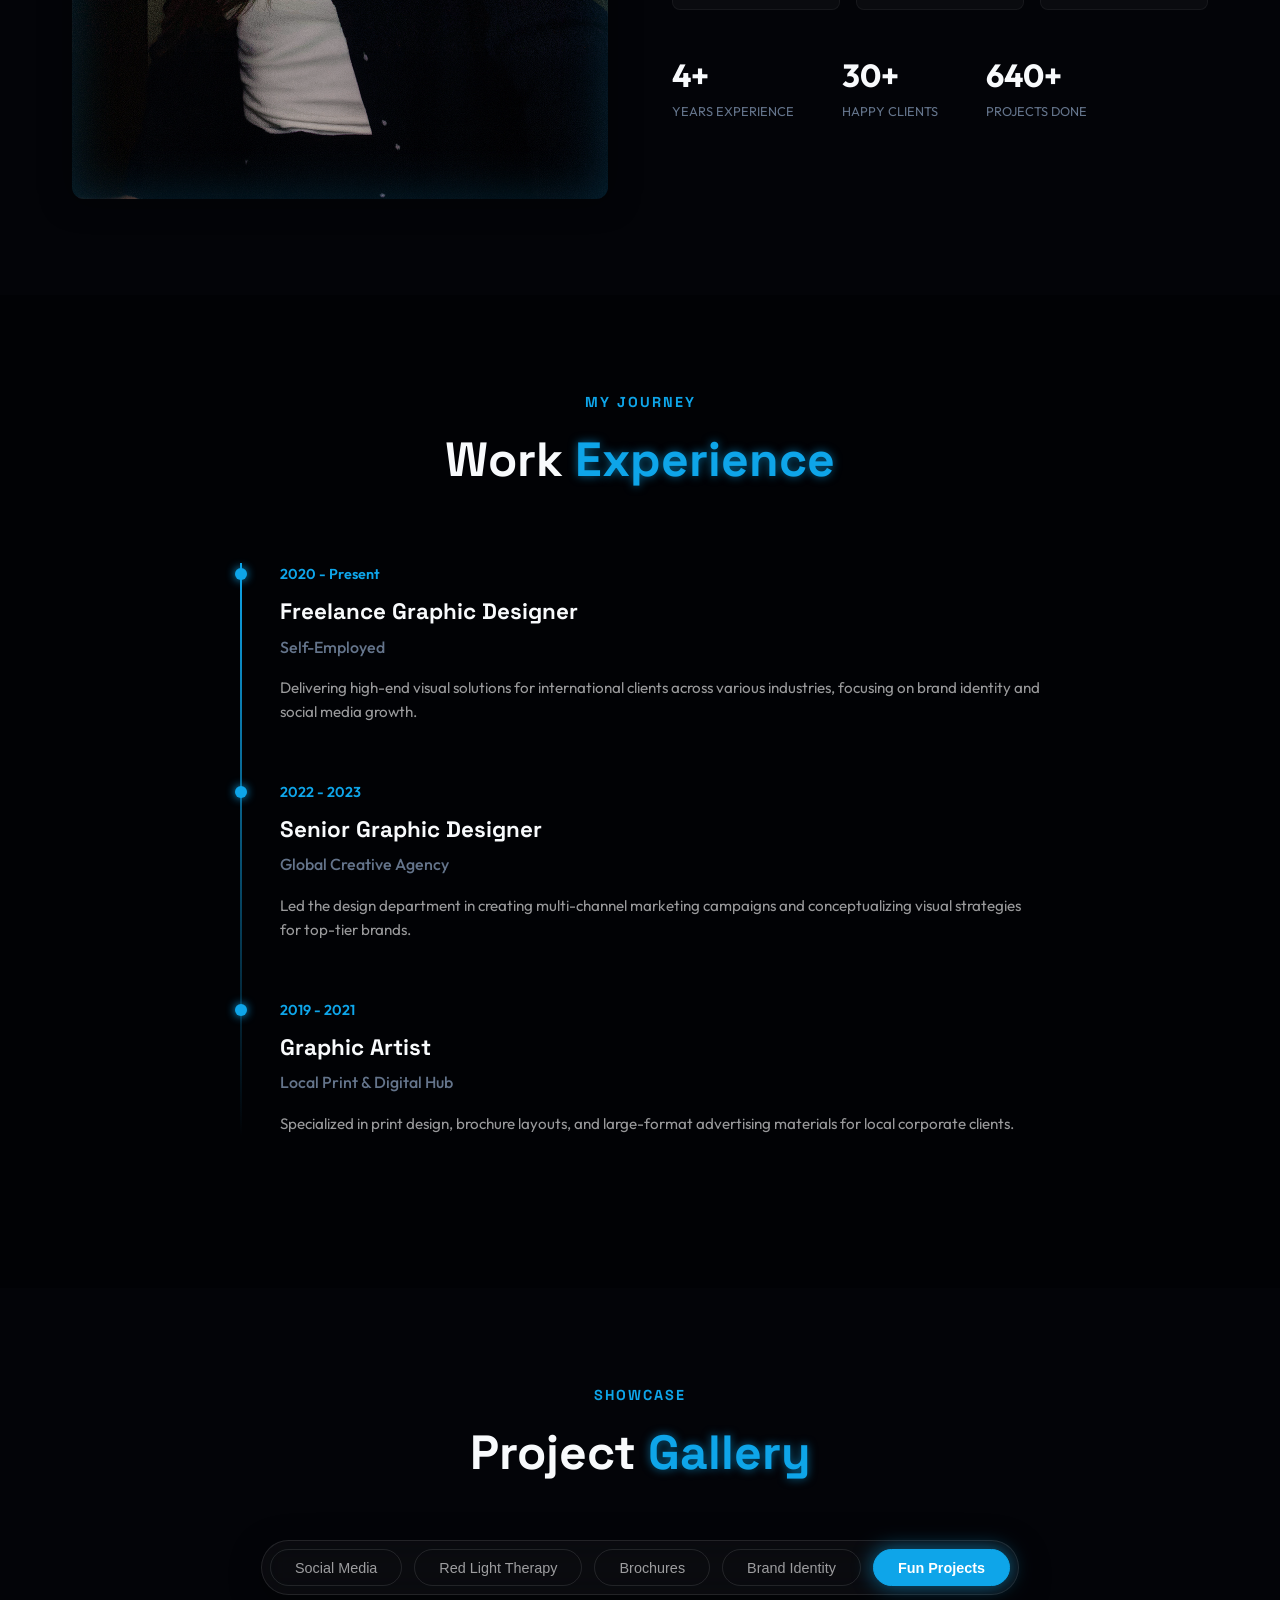
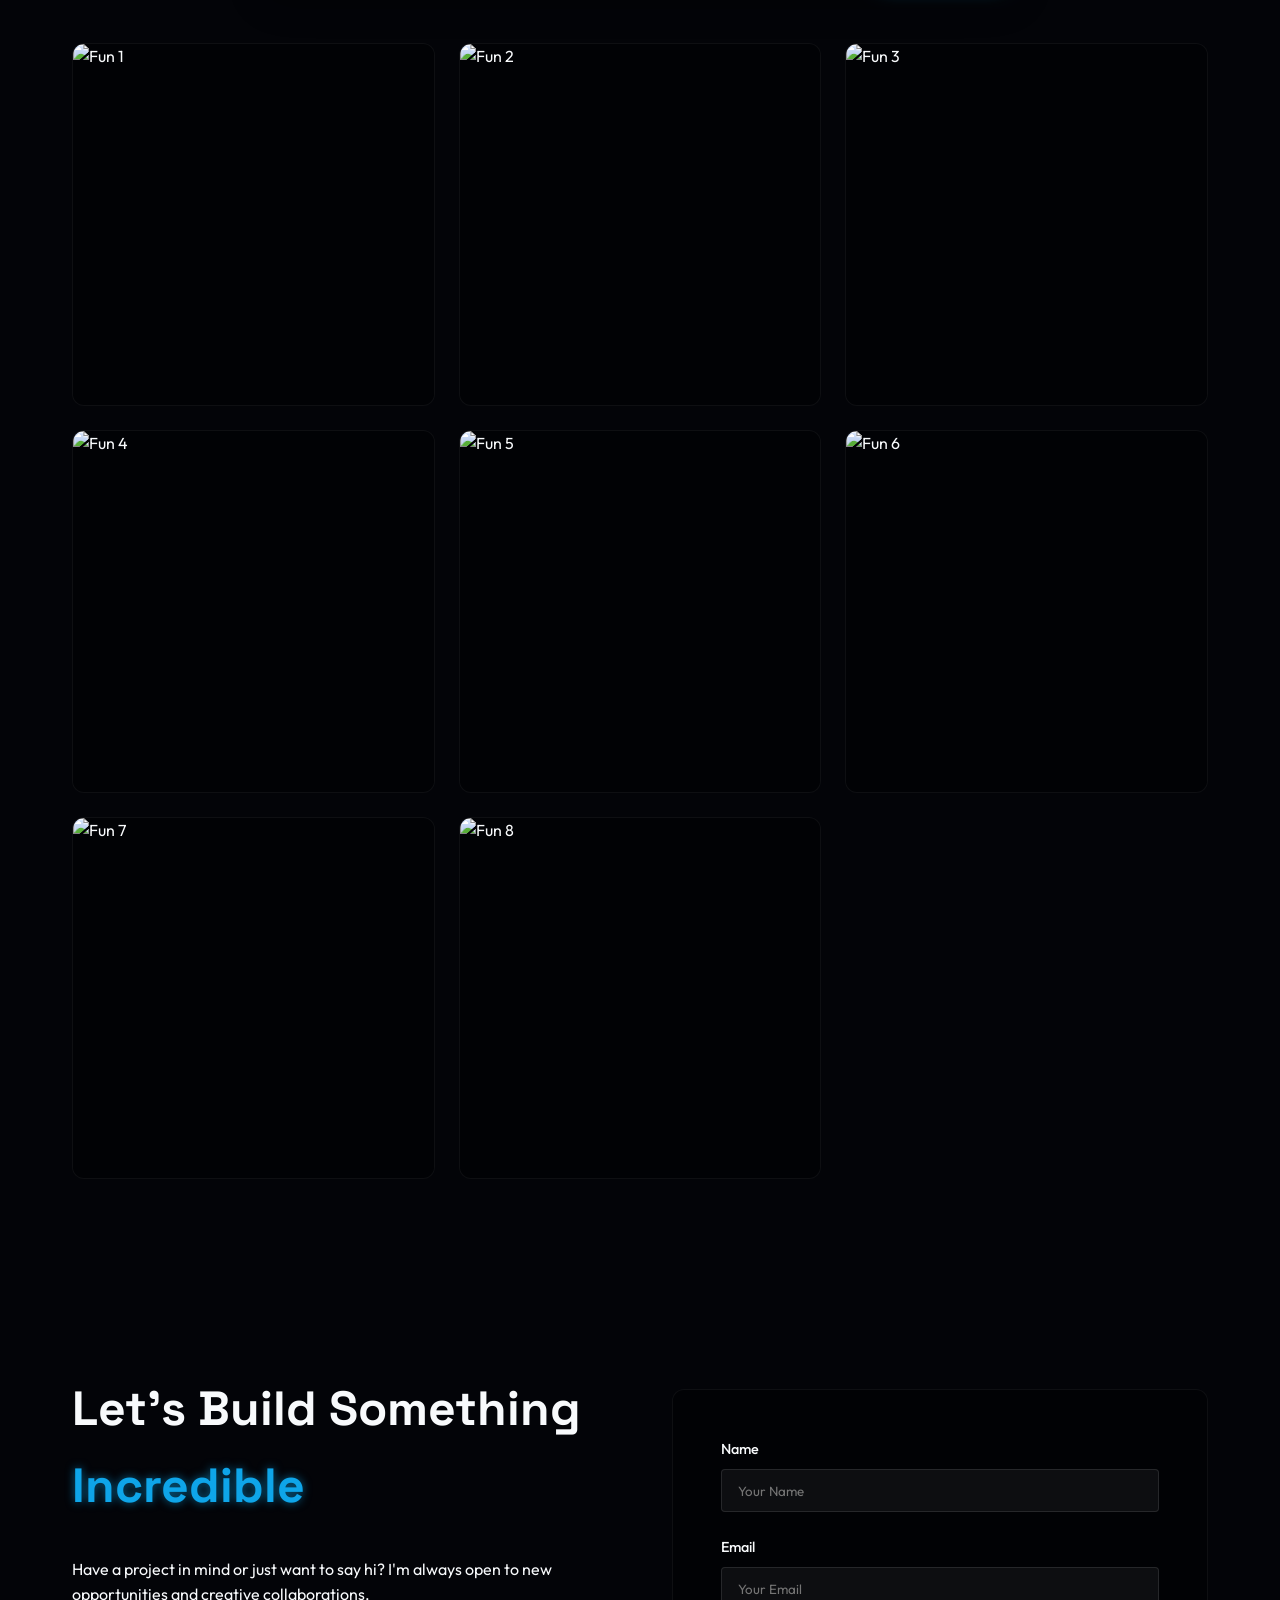
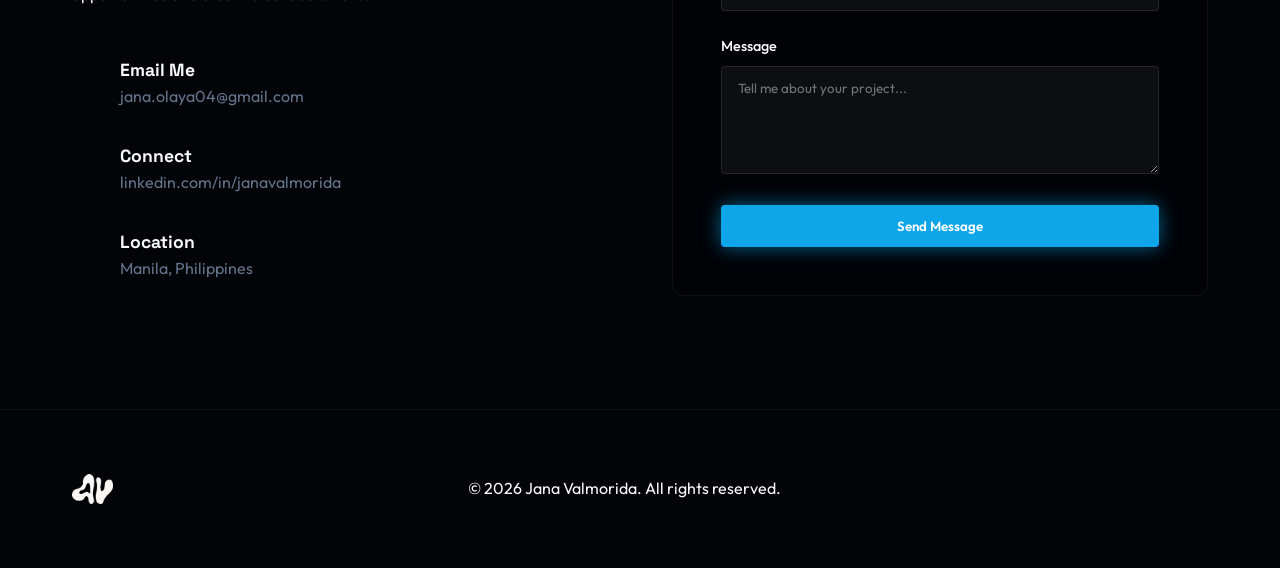
==== commit 600f5325: "feat: Enhance filter and testimonial components Updates the default active filter category and resty" ====
--- a/portfolio/index.html
+++ b/portfolio/index.html
@@ -160,11 +160,11 @@
             <!-- Filter Categories -->
             <div class="filter-container reveal">
                 <div class="filter-btns-glass">
-                    <button class="filter-btn-pill active" data-category="social">Social Media</button>
+                    <button class="filter-btn-pill" data-category="social">Social Media</button>
                     <button class="filter-btn-pill" data-category="redlight">Red Light Therapy</button>
                     <button class="filter-btn-pill" data-category="brochure">Brochures</button>
                     <button class="filter-btn-pill" data-category="brand">Brand Identity</button>
-                    <button class="filter-btn-pill" data-category="fun">Fun Projects</button>
+                    <button class="filter-btn-pill active" data-category="fun">Fun Projects</button>
                 </div>
             </div>
 
--- a/portfolio/style.css
+++ b/portfolio/style.css
@@ -497,15 +497,25 @@
 
 /* Responsiveness for filters */
 @media (max-width: 768px) {
+    .filter-container {
+        margin: 2.5rem 0 3.5rem;
+    }
+
     .filter-btns-glass {
-        border-radius: 20px;
-        padding: 1rem;
-        gap: 0.5rem;
+        background: transparent;
+        backdrop-filter: none;
+        -webkit-backdrop-filter: none;
+        border: none;
+        box-shadow: none;
+        padding: 0;
+        gap: 0.8rem;
     }
     
     .filter-btn-pill {
-        padding: 0.5rem 1rem;
-        font-size: 0.8rem;
+        padding: 0.6rem 1.2rem;
+        font-size: 0.85rem;
+        border: 1px solid rgba(255, 255, 255, 0.15);
+        background: rgba(255, 255, 255, 0.03);
     }
 }
 
@@ -607,7 +617,7 @@
 /* Fun Projects Grid Layout (Unique) */
 .fun-projects-grid {
     display: none; /* Controlled by JS */
-    grid-template-columns: repeat(4, 1fr);
+    grid-template-columns: repeat(3, 1fr);
     gap: 1.5rem;
     width: 100%;
 }
@@ -616,7 +626,7 @@
     position: relative;
     border-radius: 12px;
     overflow: hidden;
-    aspect-ratio: 1;
+    aspect-ratio: 1 / 1;
     background: var(--darker-bg);
     border: 1px solid rgba(255, 255, 255, 0.05);
     transition: var(--transition);
@@ -629,25 +639,10 @@
     transition: var(--transition);
 }
 
-.fun-tile:hover {
-    transform: translateY(-5px);
-    border-color: var(--neon-blue);
-    box-shadow: 0 10px 30px rgba(14, 165, 233, 0.2);
-}
-
-.fun-tile:hover img {
-    transform: scale(1.1);
-}
-
-@media (max-width: 992px) {
+@media (max-width: 768px) {
     .fun-projects-grid {
         grid-template-columns: repeat(2, 1fr);
-    }
-}
-
-@media (max-width: 576px) {
-    .fun-projects-grid {
-        grid-template-columns: 1fr;
+        gap: 0.8rem;
     }
 }
 
@@ -849,6 +844,128 @@
     .logo-img {
         height: 28px;
     }
+    
+    .nav-links {
+        position: fixed;
+        top: 0;
+        left: 0;
+        width: 100%;
+        height: 100vh;
+        background: rgba(3, 4, 8, 0.98);
+        backdrop-filter: blur(25px);
+        -webkit-backdrop-filter: blur(25px);
+        display: flex !important;
+        flex-direction: column;
+        justify-content: center;
+        align-items: center;
+        gap: 2rem;
+        z-index: 9999;
+        transform: translateY(-100%);
+        transition: transform 0.6s cubic-bezier(0.16, 1, 0.3, 1), opacity 0.6s ease, visibility 0.6s;
+        opacity: 0;
+        visibility: hidden;
+        pointer-events: none;
+        border-bottom: 1px solid rgba(14, 165, 233, 0.2);
+    }
+
+    .nav-links.active {
+        transform: translateY(0);
+        opacity: 1;
+        visibility: visible;
+        pointer-events: all;
+    }
+
+    .nav-links li {
+        width: 100%;
+        text-align: center;
+        transform: translateY(20px);
+        opacity: 0;
+        transition: all 0.4s cubic-bezier(0.16, 1, 0.3, 1);
+    }
+
+    .nav-links.active li {
+        transform: translateY(0);
+        opacity: 1;
+    }
+
+    .nav-links.active li:nth-child(1) { transition-delay: 0.1s; }
+    .nav-links.active li:nth-child(2) { transition-delay: 0.15s; }
+    .nav-links.active li:nth-child(3) { transition-delay: 0.2s; }
+    .nav-links.active li:nth-child(4) { transition-delay: 0.25s; }
+
+    .nav-links a {
+        font-size: 1.8rem;
+        font-weight: 700;
+        color: white;
+        text-transform: uppercase;
+        letter-spacing: 2px;
+    }
+
+    .nav-links a:hover {
+        color: var(--neon-blue);
+        text-shadow: 0 0 15px var(--neon-glow);
+    }
+
+    .nav-cta {
+        margin-top: 1rem;
+        font-size: 1.2rem !important;
+        padding: 1rem 2.5rem !important;
+    }
+
+    .menu-toggle {
+        display: block;
+        position: relative;
+        z-index: 10000;
+        transition: var(--transition);
+        background: transparent;
+        border: none;
+        outline: none;
+    }
+
+    .menu-toggle:hover {
+        color: var(--neon-blue);
+        transform: scale(1.1);
+    }
+
+    .timeline {
+        margin-top: 2rem;
+    }
+
+    .timeline::before {
+        width: 1px;
+    }
+
+    .timeline-item {
+        margin-bottom: 2rem;
+        padding-left: 1.5rem;
+    }
+
+    .timeline-item::after {
+        width: 8px;
+        height: 8px;
+        left: -4px;
+        top: 6px;
+    }
+
+    .timeline-date {
+        font-size: 0.8rem;
+        margin-bottom: 0.3rem;
+    }
+
+    .timeline-content h3 {
+        font-size: 1.1rem;
+        margin-bottom: 0.2rem;
+    }
+
+    .company {
+        font-size: 0.9rem;
+        margin-bottom: 0.6rem;
+    }
+
+    .timeline-content p:last-child {
+        font-size: 0.85rem;
+        line-height: 1.5;
+    }
 }
 
 @keyframes float {
